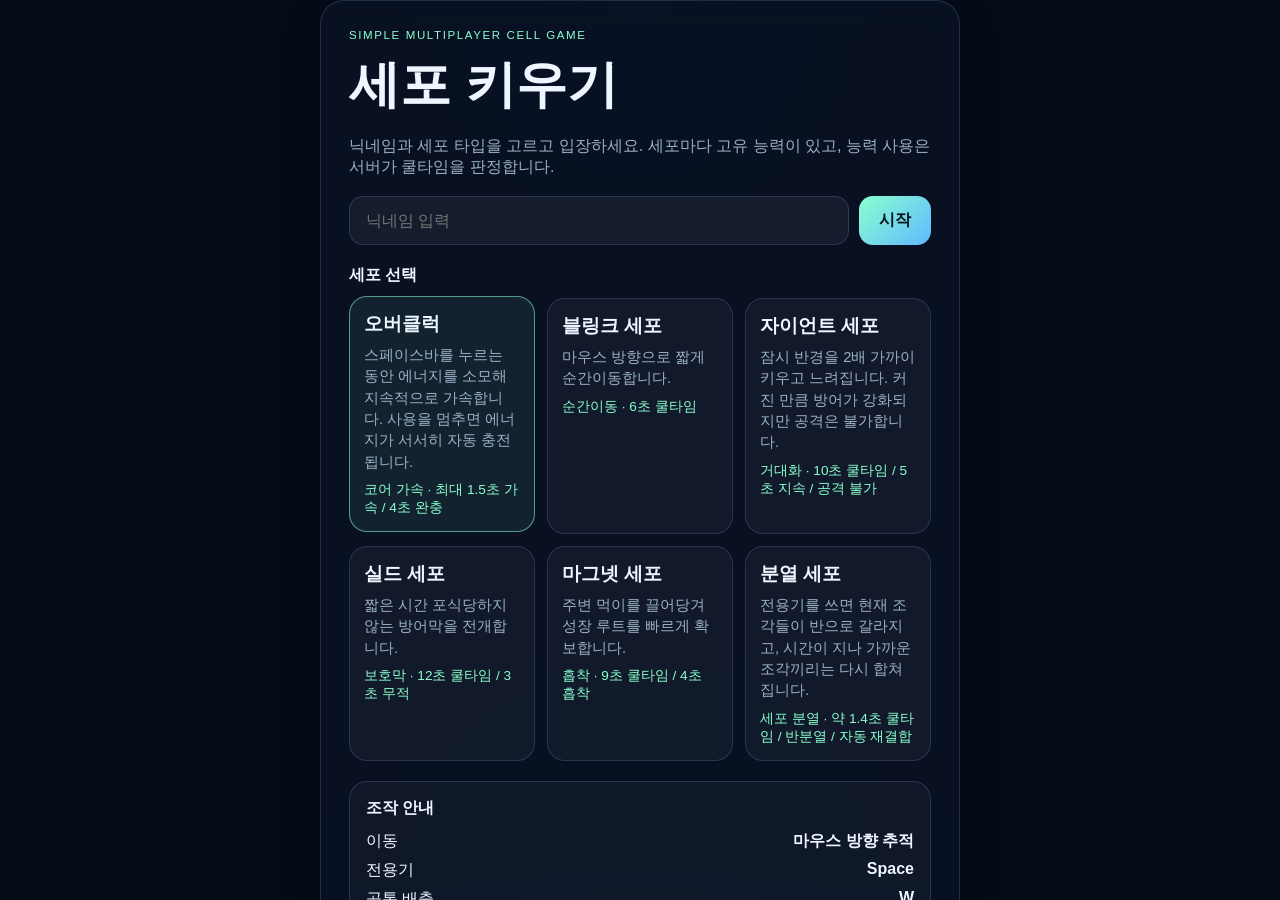
==== index.html @ b1844d09 "chore: 그냥수정" ====
﻿<!DOCTYPE html>
<html lang="ko">
<head>
  <meta charset="UTF-8">
  <meta name="viewport" content="width=device-width, initial-scale=1.0">
  <title>세포 키우기 멀티플레이</title>
  <link rel="stylesheet" href="./styles.css">
</head>
<body>
  <div id="loginScreen" class="screen">
    <div class="panel">
      <p class="eyebrow">Simple Multiplayer Cell Game</p>
      <h1>세포 키우기</h1>
      <p class="description">닉네임과 세포 타입을 고르고 입장하세요. 세포마다 고유 능력이 있고, 능력 사용은 서버가 쿨타임을 판정합니다.</p>
      <form id="loginForm" class="login-form">
        <input id="nicknameInput" type="text" maxlength="16" placeholder="닉네임 입력" autocomplete="off" required>
        <button type="submit">시작</button>
      </form>
      <section class="class-picker">
        <h2>세포 선택</h2>
        <div id="cellOptions" class="cell-options"></div>
      </section>
      <section class="help-panel">
        <h2>조작 안내</h2>
        <div class="help-line"><span>이동</span><strong>마우스 방향 추적</strong></div>
        <div class="help-line"><span>전용기</span><strong>Space</strong></div>
        <div class="help-line"><span>공통 배출</span><strong>W</strong></div>
        <div class="help-line"><span>규칙</span><strong>작은 세포만 포식</strong></div>
      </section>
    </div>
  </div>

  <canvas id="gameCanvas"></canvas>

  <div id="hud" class="hud hidden">
    <div class="hud-card">
      <div class="hud-line"><span>닉네임</span><strong id="hudName">-</strong></div>
      <div class="hud-line"><span>세포</span><strong id="hudCellType">-</strong></div>
      <div class="hud-line"><span>질량</span><strong id="hudMass">0</strong></div>
      <div class="hud-line"><span>순위</span><strong id="hudRank">-</strong></div>
    </div>
    <div class="hud-card">
      <div class="hud-line"><span>전용기</span><strong id="hudAbilityName">-</strong></div>
      <div class="meter-block">
        <div class="hud-line"><span>전용기 쿨</span><strong id="hudCooldownLabel">준비</strong></div>
        <div class="meter"><div id="hudCooldownFill" class="meter-fill"></div></div>
      </div>
      <div class="meter-block">
        <div class="hud-line"><span>효과 지속</span><strong id="hudEffectLabel">없음</strong></div>
        <div class="meter effect"><div id="hudEffectFill" class="meter-fill"></div></div>
      </div>
    </div>
  </div>

  <div id="leaderboard" class="leaderboard hidden">
    <button id="leaderboardToggle" class="panel-toggle" type="button" aria-expanded="true">순위 접기</button>
    <div id="leaderboardContent"></div>
  </div>
  <div id="minimap" class="minimap hidden">
    <button id="minimapToggle" class="minimap-toggle" type="button" aria-expanded="true">지도 접기</button>
    <canvas id="minimapCanvas" width="180" height="180"></canvas>
  </div>
  <div id="chatPanel" class="chat-panel hidden">
    <div class="chat-header">
      <strong>채팅</strong>
      <div class="chat-header-actions">
        <span id="chatHint">Enter로 전송</span>
        <button id="chatToggle" class="panel-toggle" type="button" aria-expanded="true">채팅 접기</button>
      </div>
    </div>
    <div id="chatBody" class="chat-body">
      <div id="chatMessages" class="chat-messages"></div>
      <form id="chatForm" class="chat-form" autocomplete="off">
        <input id="chatInput" type="text" maxlength="96" placeholder="메시지를 입력하세요">
        <button type="submit">전송</button>
      </form>
    </div>
  </div>
  <div id="touchControls" class="touch-controls hidden">
    <div id="touchPad" class="touch-pad">
      <div id="touchStick" class="touch-stick"></div>
    </div>
    <div class="touch-actions">
      <button id="touchAbility" class="touch-button ability" type="button">스킬</button>
      <button id="touchSplit" class="touch-button split" type="button">분열</button>
    </div>
  </div>
  <div id="message" class="message hidden"></div>

  <script type="module" src="./src/main.js"></script>
</body>
</html>
---- styles.css ----
﻿:root {
  --bg: #07111f;
  --bg-soft: rgba(10, 20, 38, 0.82);
  --line: rgba(167, 212, 255, 0.16);
  --text: #eef7ff;
  --muted: #9ab0c7;
  --accent: #8affcf;
}

* {
  box-sizing: border-box;
}
 
html,
body {
  margin: 0;
  width: 100%;
  height: 100%;
  overflow: hidden;
  touch-action: none;
  font-family: "Segoe UI", "Apple SD Gothic Neo", sans-serif;
  background:
    radial-gradient(circle at top, rgba(88, 180, 255, 0.14), transparent 25%),
    radial-gradient(circle at bottom, rgba(99, 255, 199, 0.1), transparent 30%),
    var(--bg);
  color: var(--text);
}

button,
input {
  font: inherit;
}

#gameCanvas {
  display: block;
  width: 100vw;
  height: 100vh;
}

.screen {
  position: fixed;
  inset: 0;
  display: grid;
  place-items: center;
  z-index: 5;
  background: rgba(4, 8, 18, 0.52);
  backdrop-filter: blur(10px);
}

.panel,
.hud-card,
.leaderboard,
.message,
.chat-panel {
  background: var(--bg-soft);
  border: 1px solid var(--line);
  box-shadow: 0 18px 40px rgba(0, 0, 0, 0.3);
  backdrop-filter: blur(14px);
}

.panel {
  width: min(640px, calc(100vw - 32px));
  padding: 28px;
  border-radius: 24px;
}

.panel h1 {
  margin: 0;
  font-size: clamp(2rem, 6vw, 3.2rem);
}

.eyebrow {
  margin: 0 0 10px;
  color: var(--accent);
  letter-spacing: 0.14em;
  text-transform: uppercase;
  font-size: 0.72rem;
}

.description,
.hint {
  color: var(--muted);
}

.login-form {
  display: flex;
  gap: 10px;
  margin-top: 18px;
}

.login-form input {
  flex: 1;
  min-width: 0;
  padding: 14px 16px;
  border-radius: 14px;
  border: 1px solid var(--line);
  background: rgba(255, 255, 255, 0.05);
  color: var(--text);
}

.login-form button {
  padding: 14px 20px;
  border: 0;
  border-radius: 14px;
  background: linear-gradient(135deg, #8affcf, #60b9ff);
  color: #03101c;
  font-weight: 700;
  cursor: pointer;
}

.class-picker {
  margin-top: 20px;
}

.class-picker h2,
.help-panel h2 {
  margin: 0 0 12px;
  font-size: 1rem;
}

.cell-options {
  display: grid;
  grid-template-columns: repeat(3, minmax(0, 1fr));
  gap: 12px;
}

.cell-option {
  padding: 14px;
  border-radius: 18px;
  border: 1px solid var(--line);
  background: rgba(255, 255, 255, 0.04);
  cursor: pointer;
  transition: transform 140ms ease, border-color 140ms ease, background 140ms ease;
}

.cell-option:hover,
.cell-option.selected {
  transform: translateY(-2px);
  border-color: rgba(138, 255, 207, 0.55);
  background: rgba(138, 255, 207, 0.08);
}

.cell-option h3,
.cell-option p {
  margin: 0;
}

.cell-option p {
  margin-top: 8px;
  color: var(--muted);
  line-height: 1.45;
  font-size: 0.92rem;
}

.cell-meta {
  margin-top: 8px;
  color: var(--accent);
  font-size: 0.85rem;
}

.help-panel {
  margin-top: 20px;
  padding: 16px;
  border-radius: 18px;
  border: 1px solid var(--line);
  background: rgba(255, 255, 255, 0.03);
}

.help-line {
  display: flex;
  justify-content: space-between;
  gap: 12px;
}

.help-line + .help-line {
  margin-top: 8px;
}

.hud {
  position: fixed;
  top: 18px;
  left: 18px;
  z-index: 3;
  display: flex;
  gap: 12px;
  flex-wrap: wrap;
}

.hud-card,
.leaderboard,
.message,
.chat-panel {
  border-radius: 18px;
  padding: 14px 16px;
}

.hud-line,
.leader-line {
  display: flex;
  justify-content: space-between;
  gap: 12px;
}

.hud-line + .hud-line,
.leader-line + .leader-line {
  margin-top: 8px;
}

.meter-block + .meter-block {
  margin-top: 12px;
}

.meter {
  margin-top: 8px;
  height: 10px;
  border-radius: 999px;
  background: rgba(255, 255, 255, 0.08);
  overflow: hidden;
}

.meter.effect {
  background: rgba(255, 205, 112, 0.12);
}

.meter-fill {
  width: 0%;
  height: 100%;
  border-radius: inherit;
  background: linear-gradient(90deg, #8affcf, #60b9ff);
  transition: width 120ms linear;
}

.meter.effect .meter-fill {
  background: linear-gradient(90deg, #ffcf70, #ffdca6);
}

.leaderboard {
  position: fixed;
  top: 18px;
  right: 18px;
  width: min(280px, calc(100vw - 36px));
  z-index: 3;
  display: grid;
  gap: 8px;
}

.minimap {
  position: fixed;
  right: 18px;
  bottom: 18px;
  z-index: 6;
  display: grid;
  gap: 8px;
  padding: 10px;
  border-radius: 18px;
  border: 1px solid var(--line);
  background: var(--bg-soft);
  box-shadow: 0 18px 40px rgba(0, 0, 0, 0.3);
  backdrop-filter: blur(14px);
}

body.touch-device .minimap {
  right: 18px;
  bottom: 18px;
}

.panel-toggle,
.minimap-toggle {
  justify-self: end;
  padding: 6px 10px;
  border-radius: 999px;
  border: 1px solid rgba(255, 255, 255, 0.12);
  background: rgba(255, 255, 255, 0.06);
  color: var(--text);
  font-size: 0.8rem;
  cursor: pointer;
}

.leaderboard.collapsed {
  padding-bottom: 8px;
}

.leaderboard.collapsed #leaderboardContent {
  display: none;
}

.minimap.collapsed {
  padding-bottom: 8px;
}

body.touch-device .minimap.collapsed {
  bottom: 232px;
}

.minimap.collapsed #minimapCanvas {
  display: none;
}

#minimapCanvas {
  display: block;
  width: 180px;
  height: 180px;
  border-radius: 12px;
}

.leaderboard h2 {
  margin: 0 0 10px;
  font-size: 1rem;
}

.message {
  position: fixed;
  left: 50%;
  bottom: 18px;
  transform: translateX(-50%);
  z-index: 3;
}

.chat-panel {
  position: fixed;
  left: 18px;
  bottom: 18px;
  z-index: 4;
  width: min(360px, calc(100vw - 36px));
  display: grid;
  gap: 10px;
}

.chat-header {
  display: flex;
  justify-content: space-between;
  gap: 12px;
  color: var(--muted);
  font-size: 0.85rem;
}

.chat-header-actions {
  display: flex;
  align-items: center;
  gap: 8px;
}

.chat-body {
  display: grid;
  gap: 10px;
}

.chat-panel {
  opacity: 1;
  transition:
    opacity 700ms ease,
    background 700ms ease,
    border-color 700ms ease,
    box-shadow 700ms ease,
    transform 700ms ease,
    backdrop-filter 700ms ease;
}

.chat-panel.faded {
  opacity: 0.08;
  background: transparent;
  border-color: transparent;
  box-shadow: none;
  backdrop-filter: none;
  transform: translateY(6px);
}

.chat-panel:hover,
.chat-panel:focus-within {
  opacity: 1;
}

.chat-panel.collapsed {
  padding-bottom: 8px;
}

.chat-panel.collapsed .chat-body {
  display: none;
}

.chat-messages {
  min-height: 132px;
  max-height: 220px;
  overflow-y: auto;
  display: grid;
  gap: 8px;
  padding-right: 4px;
}

.chat-entry {
  display: grid;
  gap: 3px;
  padding: 8px 10px;
  border-radius: 12px;
  background: rgba(255, 255, 255, 0.04);
}

.chat-entry.bot {
  background: rgba(138, 255, 207, 0.06);
}

.chat-name {
  color: var(--accent);
  font-size: 0.82rem;
  font-weight: 700;
}

.chat-text {
  color: var(--text);
  line-height: 1.35;
  word-break: break-word;
}

.chat-form {
  display: flex;
  gap: 8px;
}

.chat-form input {
  flex: 1;
  min-width: 0;
  padding: 10px 12px;
  border-radius: 12px;
  border: 1px solid var(--line);
  background: rgba(255, 255, 255, 0.05);
  color: var(--text);
}

.chat-form button {
  padding: 10px 14px;
  border: 0;
  border-radius: 12px;
  background: rgba(138, 255, 207, 0.18);
  color: var(--text);
  cursor: pointer;
}

.touch-controls {
  position: fixed;
  inset: 0;
  z-index: 7;
  display: none;
  pointer-events: none;
}

body.touch-device .touch-controls {
  display: block;
}

.touch-pad {
  position: absolute;
  width: 132px;
  height: 132px;
  border-radius: 50%;
  border: 1px solid rgba(255, 255, 255, 0.12);
  background: rgba(8, 18, 34, 0.36);
  box-shadow: 0 14px 30px rgba(0, 0, 0, 0.24);
  backdrop-filter: blur(14px);
  opacity: 0;
  transform: translate(-50%, -50%) scale(0.94);
  transition: opacity 120ms ease, transform 120ms ease;
  pointer-events: none;
}

.touch-pad.active {
  opacity: 1;
  transform: translate(-50%, -50%) scale(1);
}

.touch-pad::after {
  content: "";
  position: absolute;
  inset: 16px;
  border-radius: 50%;
  border: 1px dashed rgba(255, 255, 255, 0.12);
}

.touch-stick {
  position: absolute;
  left: 50%;
  top: 50%;
  width: 56px;
  height: 56px;
  border-radius: 50%;
  transform: translate(-50%, -50%);
  background: radial-gradient(circle at 30% 30%, rgba(255,255,255,0.5), rgba(96,185,255,0.78));
  border: 1px solid rgba(255, 255, 255, 0.26);
  box-shadow: 0 12px 22px rgba(0, 0, 0, 0.22);
}

.touch-actions {
  position: absolute;
  right: 16px;
  bottom: 34px;
  width: 150px;
  height: 170px;
  pointer-events: none;
}

.touch-button {
  position: relative;
  width: 92px;
  height: 92px;
  border: 1px solid rgba(255, 255, 255, 0.05);
  border-radius: 50%;
  color: var(--text);
  font-weight: 700;
  letter-spacing: 0.02em;
  background: rgba(8, 18, 34, 0.04);
  box-shadow: 0 8px 18px rgba(0, 0, 0, 0.08);
  backdrop-filter: blur(6px);
  pointer-events: auto;
  overflow: hidden;
}

.touch-actions .touch-button {
  position: absolute;
}

.touch-actions .touch-button.ability {
  right: 0;
  top: 0;
}

.touch-actions .touch-button.split {
  right: 64px;
  bottom: -14px;
}

.touch-button::before {
  content: "";
  position: absolute;
  inset: 10px;
  border-radius: 50%;
  border: 1px solid rgba(255, 255, 255, 0.05);
  background: radial-gradient(circle at 30% 25%, rgba(255,255,255,0.06), rgba(255,255,255,0) 58%);
}

.touch-button.ability {
  background:
    radial-gradient(circle at 30% 30%, rgba(138,255,207,0.08), rgba(8, 18, 34, 0.02) 60%),
    rgba(8, 18, 34, 0.04);
}

.touch-button.split {
  background:
    radial-gradient(circle at 30% 30%, rgba(255,207,112,0.08), rgba(8, 18, 34, 0.02) 60%),
    rgba(8, 18, 34, 0.04);
}

.touch-button:active {
  transform: scale(0.96);
}

.hidden {
  display: none;
}

@media (max-width: 700px) {
  .login-form {
    flex-direction: column;
  }

  .cell-options {
    grid-template-columns: 1fr;
  }

  .leaderboard {
    top: auto;
    bottom: 220px;
    right: 18px;
  }

  .message {
    left: 18px;
    right: 18px;
    transform: none;
  }

  .chat-panel {
    width: calc(100vw - 36px);
    bottom: 18px;
  }

  body.touch-device .leaderboard {
    top: auto;
    bottom: 220px;
    right: 18px;
  }

  body.touch-device .chat-panel {
    bottom: 18px;
  }

  body.touch-device .touch-controls {
    display: flex;
  }
}
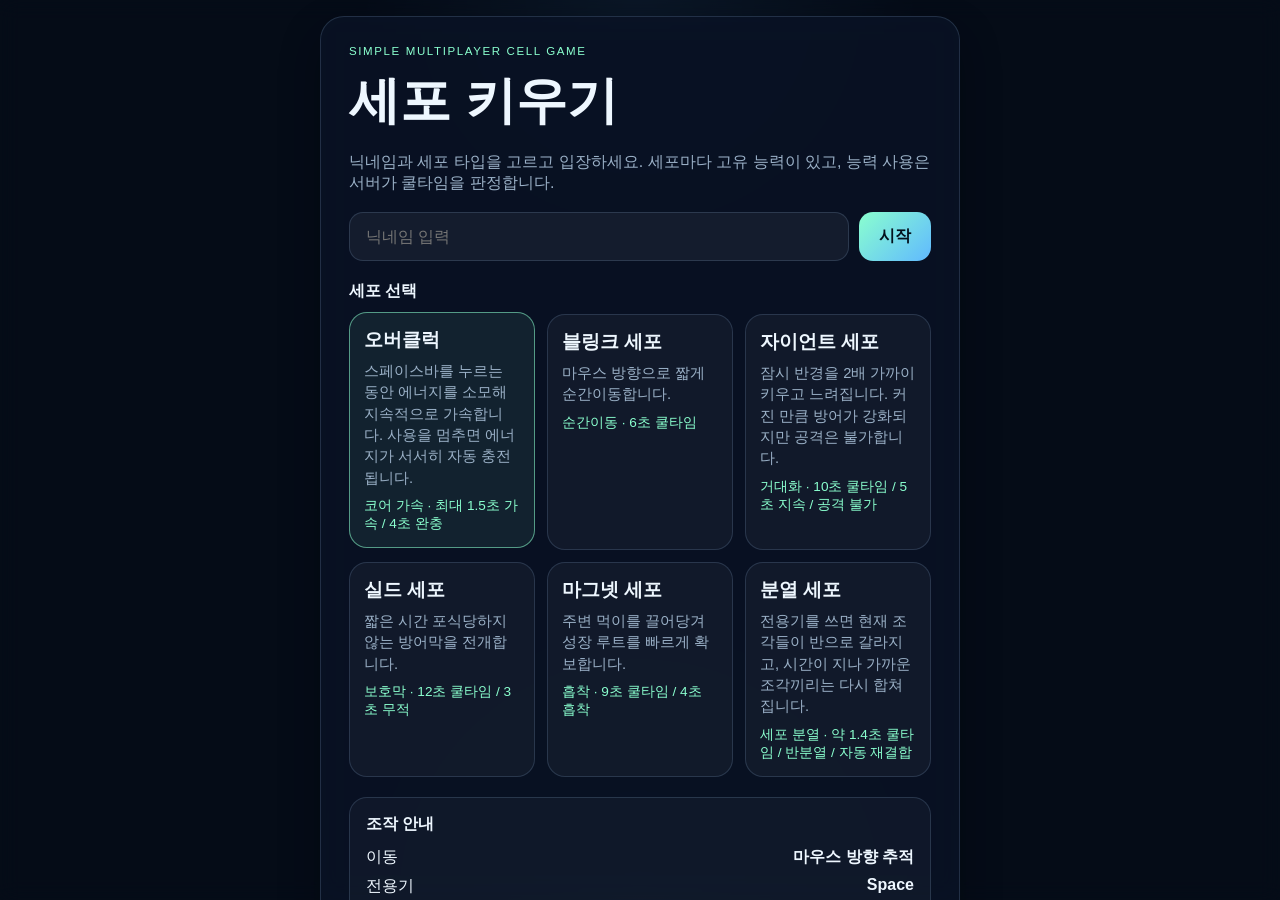
==== commit 5491989d: "몇가지 기능추가" ====
--- a/index.html
+++ b/index.html
@@ -29,17 +29,28 @@
       </section>
     </div>
   </div>
+  <div id="fullscreenPrompt" class="fullscreen-prompt hidden">
+    <div class="fullscreen-card">
+      <p class="eyebrow">Mobile View</p>
+      <h2>전체화면으로 변경하시겠습니까?</h2>
+      <p class="description">확인을 누르면 모바일에서 더 넓게 플레이할 수 있도록 전체화면을 시도합니다.</p>
+      <div class="fullscreen-actions">
+        <button id="fullscreenAccept" class="primary" type="button">확인</button>
+        <button id="fullscreenDismiss" class="secondary" type="button">닫기</button>
+      </div>
+    </div>
+  </div>
 
   <canvas id="gameCanvas"></canvas>
 
   <div id="hud" class="hud hidden">
-    <div class="hud-card">
+    <div class="hud-card hud-summary">
       <div class="hud-line"><span>닉네임</span><strong id="hudName">-</strong></div>
       <div class="hud-line"><span>세포</span><strong id="hudCellType">-</strong></div>
       <div class="hud-line"><span>질량</span><strong id="hudMass">0</strong></div>
       <div class="hud-line"><span>순위</span><strong id="hudRank">-</strong></div>
     </div>
-    <div class="hud-card">
+    <div class="hud-card hud-ability">
       <div class="hud-line"><span>전용기</span><strong id="hudAbilityName">-</strong></div>
       <div class="meter-block">
         <div class="hud-line"><span>전용기 쿨</span><strong id="hudCooldownLabel">준비</strong></div>
@@ -52,20 +63,22 @@
     </div>
   </div>
 
-  <div id="leaderboard" class="leaderboard hidden">
-    <button id="leaderboardToggle" class="panel-toggle" type="button" aria-expanded="true">순위 접기</button>
-    <div id="leaderboardContent"></div>
+  <div class="right-sidebar">
+    <div id="leaderboard" class="leaderboard hidden">
+      <button id="leaderboardToggle" class="panel-toggle" type="button" aria-expanded="true">순위 접기</button>
+      <div id="leaderboardContent"></div>
+    </div>
+    <div id="minimap" class="minimap hidden">
+      <button id="minimapToggle" class="minimap-toggle" type="button" aria-expanded="true">지도 접기</button>
+      <canvas id="minimapCanvas" width="180" height="180"></canvas>
+    </div>
   </div>
-  <div id="minimap" class="minimap hidden">
-    <button id="minimapToggle" class="minimap-toggle" type="button" aria-expanded="true">지도 접기</button>
-    <canvas id="minimapCanvas" width="180" height="180"></canvas>
-  </div>
-  <div id="chatPanel" class="chat-panel hidden">
+  <div id="chatPanel" class="chat-panel hidden collapsed">
     <div class="chat-header">
       <strong>채팅</strong>
       <div class="chat-header-actions">
         <span id="chatHint">Enter로 전송</span>
-        <button id="chatToggle" class="panel-toggle" type="button" aria-expanded="true">채팅 접기</button>
+        <button id="chatToggle" class="panel-toggle" type="button" aria-expanded="false">채팅 열기</button>
       </div>
     </div>
     <div id="chatBody" class="chat-body">
--- a/styles.css
+++ b/styles.css
@@ -42,9 +42,62 @@
   inset: 0;
   display: grid;
   place-items: center;
+  overflow-y: auto;
+  padding: 16px;
   z-index: 5;
   background: rgba(4, 8, 18, 0.52);
   backdrop-filter: blur(10px);
+}
+
+.fullscreen-prompt {
+  position: fixed;
+  inset: 0;
+  z-index: 6;
+  display: grid;
+  place-items: center;
+  padding: 20px;
+  background: rgba(3, 8, 18, 0.42);
+  backdrop-filter: blur(8px);
+}
+
+.fullscreen-card {
+  width: min(440px, calc(100vw - 32px));
+  padding: 24px;
+  border-radius: 22px;
+  background: rgba(9, 18, 34, 0.92);
+  border: 1px solid var(--line);
+  box-shadow: 0 18px 40px rgba(0, 0, 0, 0.34);
+}
+
+.fullscreen-card h2 {
+  margin: 0 0 12px;
+  font-size: clamp(1.3rem, 4vw, 1.8rem);
+}
+
+.fullscreen-actions {
+  display: flex;
+  gap: 10px;
+  margin-top: 18px;
+}
+
+.fullscreen-actions button {
+  flex: 1;
+  padding: 13px 14px;
+  border-radius: 14px;
+  border: 1px solid var(--line);
+  cursor: pointer;
+  color: var(--text);
+}
+
+.fullscreen-actions .primary {
+  border: 0;
+  background: linear-gradient(135deg, #8affcf, #60b9ff);
+  color: #03101c;
+  font-weight: 700;
+}
+
+.fullscreen-actions .secondary {
+  background: rgba(255, 255, 255, 0.05);
 }
 
 .panel,
@@ -64,6 +117,10 @@
   border-radius: 24px;
 }
 
+#loginScreen .panel {
+  margin: auto 0;
+}
+
 .panel h1 {
   margin: 0;
   font-size: clamp(2rem, 6vw, 3.2rem);
@@ -235,20 +292,23 @@
 }
 
 .leaderboard {
+  width: min(280px, calc(100vw - 36px));
+  z-index: 3;
+  display: grid;
+  gap: 8px;
+}
+
+.right-sidebar {
   position: fixed;
   top: 18px;
   right: 18px;
-  width: min(280px, calc(100vw - 36px));
-  z-index: 3;
-  display: grid;
-  gap: 8px;
+  z-index: 4;
+  display: grid;
+  gap: 12px;
+  justify-items: end;
 }
 
 .minimap {
-  position: fixed;
-  right: 18px;
-  bottom: 18px;
-  z-index: 6;
   display: grid;
   gap: 8px;
   padding: 10px;
@@ -260,8 +320,102 @@
 }
 
 body.touch-device .minimap {
-  right: 18px;
-  bottom: 18px;
+  right: auto;
+  top: auto;
+}
+
+body.touch-device .hud {
+  top: 10px;
+  left: 10px;
+  gap: 0;
+}
+
+body.touch-device .hud-summary {
+  display: none;
+}
+
+body.touch-device .hud-ability {
+  min-width: 138px;
+  max-width: 156px;
+  padding: 10px 12px;
+  border-radius: 16px;
+}
+
+body.touch-device .hud-ability .hud-line {
+  gap: 8px;
+  font-size: 0.76rem;
+}
+
+body.touch-device .hud-ability .hud-line span {
+  display: none;
+}
+
+body.touch-device .hud-ability .hud-line strong {
+  display: block;
+  width: 100%;
+  text-align: left;
+}
+
+body.touch-device .hud-ability .meter-block + .meter-block {
+  margin-top: 8px;
+}
+
+body.touch-device .hud-ability .meter {
+  margin-top: 5px;
+  height: 7px;
+}
+
+body.touch-device .hud-ability #hudAbilityName {
+  font-size: 0.88rem;
+  letter-spacing: 0.01em;
+}
+
+body.touch-device .right-sidebar #minimap,
+body.touch-device .minimap {
+  display: none !important;
+}
+
+body.touch-device .right-sidebar {
+  top: 10px;
+  right: 10px;
+  gap: 8px;
+}
+
+body.touch-device .leaderboard {
+  width: auto;
+  min-width: 0;
+  padding: 10px 12px;
+}
+
+body.touch-device .leaderboard.collapsed {
+  padding: 8px 10px;
+}
+
+body.touch-device .chat-panel {
+  top: 10px;
+  left: 50%;
+  right: auto;
+  width: min(46vw, 280px);
+  max-width: calc(100vw - 164px);
+  transform: translateX(-50%);
+  padding: 10px 12px;
+}
+
+body.touch-device .chat-panel .chat-header {
+  gap: 10px;
+}
+
+body.touch-device .chat-panel .chat-header-actions {
+  gap: 6px;
+}
+
+body.touch-device .chat-panel #chatHint {
+  display: none;
+}
+
+body.touch-device .chat-panel.collapsed.preview {
+  width: min(58vw, 320px);
+  max-width: calc(100vw - 36px);
 }
 
 .panel-toggle,
@@ -289,7 +443,7 @@
 }
 
 body.touch-device .minimap.collapsed {
-  bottom: 232px;
+  top: auto;
 }
 
 .minimap.collapsed #minimapCanvas {
@@ -318,8 +472,9 @@
 
 .chat-panel {
   position: fixed;
-  left: 18px;
-  bottom: 18px;
+  left: 50%;
+  top: 18px;
+  transform: translateX(-50%);
   z-index: 4;
   width: min(360px, calc(100vw - 36px));
   display: grid;
@@ -362,7 +517,7 @@
   border-color: transparent;
   box-shadow: none;
   backdrop-filter: none;
-  transform: translateY(6px);
+  transform: translateX(-50%) translateY(6px);
 }
 
 .chat-panel:hover,
@@ -376,6 +531,19 @@
 
 .chat-panel.collapsed .chat-body {
   display: none;
+}
+
+.chat-panel.collapsed.preview .chat-body {
+  display: grid;
+}
+
+.chat-panel.collapsed.preview .chat-form {
+  display: none;
+}
+
+.chat-panel.collapsed.preview .chat-messages {
+  min-height: 0;
+  max-height: 110px;
 }
 
 .chat-messages {
@@ -561,13 +729,28 @@
     flex-direction: column;
   }
 
+  .screen {
+    place-items: start center;
+    padding: 14px;
+  }
+
+  #loginScreen .panel {
+    width: min(640px, calc(100vw - 28px));
+    margin: max(8px, env(safe-area-inset-top)) 0 calc(20px + env(safe-area-inset-bottom));
+    padding: 20px 16px;
+  }
+
   .cell-options {
     grid-template-columns: 1fr;
   }
 
   .leaderboard {
-    top: auto;
-    bottom: 220px;
+    top: 18px;
+    right: 18px;
+  }
+
+  .right-sidebar {
+    top: 18px;
     right: 18px;
   }
 
@@ -579,17 +762,26 @@
 
   .chat-panel {
     width: calc(100vw - 36px);
-    bottom: 18px;
+    top: 18px;
   }
 
   body.touch-device .leaderboard {
-    top: auto;
-    bottom: 220px;
-    right: 18px;
+    top: 10px;
+    right: 10px;
+  }
+
+  body.touch-device .right-sidebar {
+    top: 10px;
+    right: 10px;
   }
 
   body.touch-device .chat-panel {
-    bottom: 18px;
+    top: 10px;
+    left: 50%;
+    right: auto;
+    width: min(46vw, 280px);
+    max-width: calc(100vw - 164px);
+    transform: translateX(-50%);
   }
 
   body.touch-device .touch-controls {
